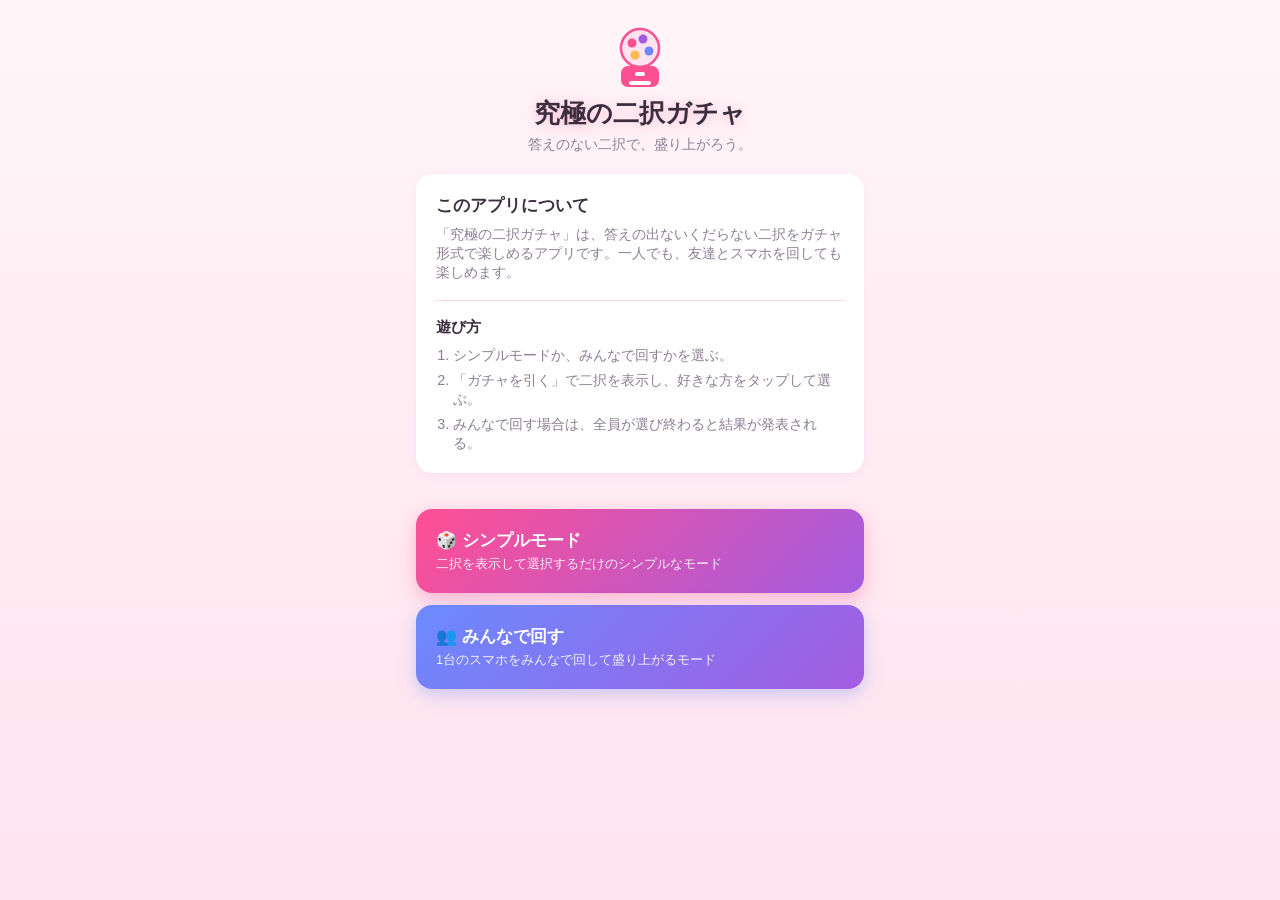
==== index.html @ 5b423cf9 "初回コミット: 究極の二択ガチャ v1 Co-Authored-By: Claude Sonnet 5 <noreply@anthropic.com>" ====
<!DOCTYPE html>
<html lang="ja">
<head>
  <meta charset="UTF-8">
  <meta name="viewport" content="width=device-width, initial-scale=1.0">
  <title>究極の二択ガチャ</title>
  <link rel="stylesheet" href="style.css?v=21">
</head>
<body>
  <div class="app" id="app">
    <header class="app-header" id="app-header" role="button" tabindex="0" aria-label="TOP画面に戻る">
      <svg class="gacha-icon" viewBox="0 0 64 68" aria-hidden="true">
        <circle cx="32" cy="24" r="19" fill="#ffe3ee" stroke="#ff4f93" stroke-width="2.5"/>
        <circle cx="24" cy="19" r="4.5" fill="#ff4f93"/>
        <circle cx="35" cy="15" r="4.5" fill="#a35ce0"/>
        <circle cx="41" cy="27" r="4.5" fill="#6b8aff"/>
        <circle cx="27" cy="31" r="4.5" fill="#ffb84f"/>
        <rect x="13" y="42" width="38" height="21" rx="7" fill="#ff4f93"/>
        <rect x="27" y="48" width="10" height="4" rx="2" fill="#fff"/>
        <rect x="21" y="57" width="22" height="4" rx="2" fill="#fff"/>
      </svg>
      <h1>究極の二択ガチャ</h1>
      <p class="tagline">答えのない二択で、盛り上がろう。</p>
    </header>

    <section class="about">
      <h2>このアプリについて</h2>
      <p>「究極の二択ガチャ」は、答えの出ないくだらない二択をガチャ形式で楽しめるアプリです。一人でも、友達とスマホを回しても楽しめます。</p>
      <h3>遊び方</h3>
      <ol>
        <li>シンプルモードか、みんなで回すかを選ぶ。</li>
        <li>「ガチャを引く」で二択を表示し、好きな方をタップして選ぶ。</li>
        <li>みんなで回す場合は、全員が選び終わると結果が発表される。</li>
      </ol>
    </section>

    <nav class="category-tabs" id="category-tabs"></nav>
    <p class="tabs-hint">💡 カテゴリはいつでもタップして切り替えられます(入力中の内容は消えません)</p>

    <section id="custom-panel" class="custom-panel hidden">
      <h3 class="custom-panel-title">✏️ じぶんたちのお題を作る</h3>
      <p class="custom-panel-hint">ここで追加したお題は、この端末(このブラウザ)にだけ保存されます。</p>
      <div class="custom-input-row">
        <input type="text" id="custom-input-a" class="party-name-input" placeholder="Aの選択肢" maxlength="60">
        <span class="vs">VS</span>
        <input type="text" id="custom-input-b" class="party-name-input" placeholder="Bの選択肢" maxlength="60">
      </div>
      <p id="custom-input-error" class="error-text hidden">両方の選択肢を入力してください。</p>

      <div class="custom-panel-actions">
        <button id="custom-play-now-button" class="share-button">▶ 今すぐこれで遊ぶ</button>
        <button id="custom-add-button" class="add-name-button">+ 保存して、あとでガチャに使う</button>
      </div>

      <ul id="custom-item-list" class="custom-item-list"></ul>
      <p id="custom-empty-hint" class="custom-empty-hint">まだ保存したお題はありません。</p>
      <p id="custom-saved-hint" class="custom-saved-hint hidden">💡 保存できました!このまま「ガチャを引く」を押すと出てきます。</p>
    </section>

    <main>
      <!-- モード選択画面 -->
      <div id="screen-menu" class="screen">
        <div class="mode-select">
          <button id="menu-solo-button" class="mode-button">
            <span class="mode-button-title">🎲 シンプルモード</span>
            <span class="mode-button-desc">二択を表示して選択するだけのシンプルなモード</span>
          </button>
          <button id="menu-party-button" class="mode-button">
            <span class="mode-button-title">👥 みんなで回す</span>
            <span class="mode-button-desc">1台のスマホをみんなで回して盛り上がるモード</span>
          </button>
        </div>
      </div>

      <!-- ソロモード -->
      <div id="screen-solo" class="screen hidden">
        <button class="back-link" data-back-to="menu">← モード選択に戻る</button>

        <div class="gacha-area">
          <svg id="draw-icon" class="gacha-icon gacha-icon-button" viewBox="0 0 64 68" aria-hidden="true">
            <circle cx="32" cy="24" r="19" fill="#ffe3ee" stroke="#ff4f93" stroke-width="2.5"/>
            <circle cx="24" cy="19" r="4.5" fill="#ff4f93"/>
            <circle cx="35" cy="15" r="4.5" fill="#a35ce0"/>
            <circle cx="41" cy="27" r="4.5" fill="#6b8aff"/>
            <circle cx="27" cy="31" r="4.5" fill="#ffb84f"/>
            <rect x="13" y="42" width="38" height="21" rx="7" fill="#ff4f93"/>
            <rect x="27" y="48" width="10" height="4" rx="2" fill="#fff"/>
            <rect x="21" y="57" width="22" height="4" rx="2" fill="#fff"/>
          </svg>
          <button id="draw-button" class="draw-button">ガチャを引く</button>
          <p id="draw-hint" class="draw-hint">💡 お題の種類(カテゴリ)は下から選べます</p>

          <div id="solo-preview-box" class="dilemma-box hidden">
            <p class="preview-label">👀 このお題で遊ぶ?(まだ選べません)</p>
            <div class="options">
              <div class="option-button option-preview" id="solo-preview-a"></div>
              <span class="vs">VS</span>
              <div class="option-button option-preview" id="solo-preview-b"></div>
            </div>

            <div class="after-actions">
              <button id="solo-reroll-button" class="redraw-button">別のお題にする</button>
              <button id="solo-confirm-button" class="share-button">このお題にする</button>
            </div>
          </div>

          <div id="dilemma-box" class="dilemma-box hidden">
            <div class="options">
              <button class="option-button" id="option-a"></button>
              <span class="vs">VS</span>
              <button class="option-button" id="option-b"></button>
            </div>

            <p id="reaction" class="reaction hidden"></p>

            <div class="after-actions hidden" id="after-actions">
              <button id="redraw-button" class="redraw-button">もう一回引く</button>
              <button id="share-button" class="share-button">𝕏 でシェア</button>
            </div>
          </div>
        </div>
      </div>

      <!-- パーティーモード: メンバー登録 -->
      <div id="screen-party-setup" class="screen hidden">
        <button class="back-link" data-back-to="menu">← モード選択に戻る</button>

        <h2 class="screen-title">参加するメンバーを登録</h2>
        <div id="party-name-list" class="party-name-list"></div>
        <button id="add-name-button" class="add-name-button">+ 追加</button>

        <p id="party-setup-error" class="error-text hidden">ニックネームを2人分以上入力してください。</p>

        <button id="party-start-button" class="draw-button">はじめる</button>
      </div>

      <!-- パーティーモード: お題プレビュー -->
      <div id="screen-party-preview" class="screen hidden">
        <button class="back-link" data-back-to="menu">← モード選択に戻る</button>

        <div class="gacha-area">
          <svg id="party-draw-icon" class="gacha-icon gacha-icon-button" viewBox="0 0 64 68" aria-hidden="true">
            <circle cx="32" cy="24" r="19" fill="#ffe3ee" stroke="#ff4f93" stroke-width="2.5"/>
            <circle cx="24" cy="19" r="4.5" fill="#ff4f93"/>
            <circle cx="35" cy="15" r="4.5" fill="#a35ce0"/>
            <circle cx="41" cy="27" r="4.5" fill="#6b8aff"/>
            <circle cx="27" cy="31" r="4.5" fill="#ffb84f"/>
            <rect x="13" y="42" width="38" height="21" rx="7" fill="#ff4f93"/>
            <rect x="27" y="48" width="10" height="4" rx="2" fill="#fff"/>
            <rect x="21" y="57" width="22" height="4" rx="2" fill="#fff"/>
          </svg>
          <button id="party-draw-button" class="draw-button">ガチャを引く</button>
          <p id="party-draw-hint" class="draw-hint">💡 お題の種類(カテゴリ)は下から選べます</p>

          <div id="party-preview-box" class="dilemma-box hidden">
            <p class="preview-label">👀 このお題で遊ぶ?(まだ選べません)</p>
            <div class="options">
              <div class="option-button option-preview" id="party-preview-a"></div>
              <span class="vs">VS</span>
              <div class="option-button option-preview" id="party-preview-b"></div>
            </div>

            <div class="after-actions">
              <button id="party-reroll-button" class="redraw-button">別のお題にする</button>
              <button id="party-confirm-button" class="share-button">このお題にする</button>
            </div>
          </div>
        </div>

        <button class="back-link back-link-secondary" data-back-to="partySetup">メンバーを変更する</button>
      </div>

      <!-- パーティーモード: 順番に回答 -->
      <div id="screen-party-play" class="screen hidden">
        <button class="back-link" data-back-to="menu">← モード選択に戻る</button>

        <p id="turn-indicator" class="turn-indicator"></p>
        <p class="turn-hint">他の人に見えないように選んでね</p>

        <div class="options">
          <button class="option-button" id="party-option-a"></button>
          <span class="vs">VS</span>
          <button class="option-button" id="party-option-b"></button>
        </div>
      </div>

      <!-- パーティーモード: 回答完了 -->
      <div id="screen-party-ready" class="screen hidden">
        <button class="back-link" data-back-to="menu">← モード選択に戻る</button>

        <div class="ready-message">
          <p class="ready-text">全員の回答が終わりました!</p>
          <button id="party-reveal-button" class="draw-button">結果を見る</button>
        </div>
      </div>

      <!-- パーティーモード: 結果発表 -->
      <div id="screen-party-result" class="screen hidden">
        <button class="back-link" data-back-to="menu">← モード選択に戻る</button>

        <h2 class="screen-title">結果発表!</h2>
        <p id="party-tally" class="party-tally"></p>
        <ul id="party-answer-list" class="party-answer-list"></ul>

        <div class="after-actions">
          <button id="party-again-button" class="redraw-button">同じメンバーでもう一度</button>
          <button id="party-share-button" class="share-button">𝕏 でシェア</button>
        </div>
        <button id="party-change-members-button" class="back-link">メンバーを変更する</button>
      </div>
    </main>
  </div>

  <script src="dilemmas.js?v=11"></script>
  <script src="script.js?v=14"></script>
</body>
</html>
---- style.css ----
* {
  box-sizing: border-box;
}

:root {
  --bg-top: #fff5f8;
  --bg-bottom: #ffe3ee;
  --accent-pink: #ff4f93;
  --accent-purple: #a35ce0;
  --accent-gradient: linear-gradient(135deg, var(--accent-pink), var(--accent-purple));
  --text-primary: #3a2e3f;
  --text-secondary: #8d7d93;
  --text-muted: #bcaec2;
  --card-bg: #ffffff;
  --card-border: #ffd3e2;
}

body {
  margin: 0;
  min-height: 100vh;
  font-family: "Hiragino Sans", "Yu Gothic", sans-serif;
  background: linear-gradient(180deg, var(--bg-top) 0%, var(--bg-bottom) 100%);
  color: var(--text-primary);
  display: flex;
  justify-content: center;
}

.app {
  width: 100%;
  max-width: 480px;
  padding: 24px 16px 48px;
  display: flex;
  flex-direction: column;
}

.app-header {
  order: 0;
}

.about {
  order: 1;
}

.category-tabs {
  order: 3;
  display: none;
  margin-top: 24px;
}

.tabs-hint {
  order: 3;
  display: none;
}

.custom-panel {
  order: 3;
  display: none;
}

main {
  order: 2;
}

.app.mode-active .about {
  order: 4;
  margin-top: 24px;
  margin-bottom: 0;
}

/* カテゴリタブ・じぶんで作るパネルは、モードを選ぶ前は表示しない。
   「じぶんで作る」を始める前にモード(ソロ/パーティー)を決めてもらうことで、
   「入力したのに、どちらのモードで遊ぶか分からない」という迷いを防ぐため。 */
.app.mode-active .category-tabs {
  display: flex;
}

.app.mode-active .tabs-hint {
  display: block;
}

.app.mode-active .custom-panel:not(.hidden) {
  display: block;
}

.app-header {
  text-align: center;
  margin-bottom: 20px;
  cursor: pointer;
}

.gacha-icon {
  width: 64px;
  height: 68px;
  display: block;
  margin: 0 auto 4px;
}

.gacha-icon-button {
  width: 56px;
  height: 60px;
  margin: 0 auto 12px;
}

.app-header h1 {
  font-size: 1.6rem;
  margin: 0 0 4px;
  color: var(--text-primary);
  text-shadow: 0 2px 14px rgba(255, 79, 147, 0.35);
}

.tagline {
  margin: 0;
  color: var(--text-secondary);
  font-size: 0.9rem;
}

.category-tabs {
  flex-wrap: wrap;
  justify-content: center;
  gap: 8px;
  margin-bottom: 8px;
}

.tabs-hint {
  text-align: center;
  color: var(--text-muted);
  font-size: 0.75rem;
  margin: 0 0 24px;
}

.category-tab {
  flex: 0 0 auto;
  white-space: nowrap;
  border: 1px solid var(--card-border);
  border-radius: 999px;
  padding: 8px 16px;
  background: var(--card-bg);
  color: var(--text-secondary);
  font-size: 0.85rem;
  cursor: pointer;
}

.category-tab.active {
  background: var(--accent-gradient);
  border-color: transparent;
  color: #fff;
  box-shadow: 0 4px 14px rgba(255, 79, 147, 0.4);
}

.screen {
  animation: fade-in 0.3s ease;
}

.mode-select {
  display: flex;
  flex-direction: column;
  gap: 12px;
  margin-top: 12px;
}

.mode-button {
  display: flex;
  flex-direction: column;
  align-items: flex-start;
  gap: 4px;
  border: none;
  border-radius: 16px;
  padding: 20px;
  color: #fff;
  background: var(--accent-gradient);
  cursor: pointer;
  text-align: left;
  box-shadow: 0 6px 18px rgba(255, 79, 147, 0.35);
}

.mode-button:last-child {
  background: linear-gradient(135deg, #6b8aff, #a35ce0);
  box-shadow: 0 6px 18px rgba(107, 138, 255, 0.35);
}

.mode-button-title {
  font-size: 1.05rem;
  font-weight: bold;
}

.mode-button-desc {
  font-size: 0.8rem;
  font-weight: normal;
  opacity: 0.9;
}

.back-link {
  display: block;
  border: none;
  background: none;
  color: var(--text-muted);
  font-size: 0.85rem;
  padding: 0;
  margin-bottom: 16px;
  cursor: pointer;
}

#party-change-members-button,
.back-link-secondary {
  color: var(--accent-purple);
  text-decoration: underline;
  text-underline-offset: 3px;
  font-size: 0.85rem;
  margin-top: 4px;
}

.screen-title {
  font-size: 1.1rem;
  margin: 0 0 12px;
  color: var(--text-primary);
}

.gacha-area {
  display: flex;
  flex-direction: column;
  align-items: center;
  min-height: 260px;
}

.draw-button {
  border: none;
  border-radius: 999px;
  padding: 18px 48px;
  font-size: 1.1rem;
  font-weight: bold;
  color: #fff;
  background: var(--accent-gradient);
  box-shadow: 0 6px 20px rgba(255, 79, 147, 0.45);
  cursor: pointer;
  transition: transform 0.1s ease;
}

.draw-hint {
  margin: 10px 0 0;
  color: var(--text-muted);
  font-size: 0.75rem;
  text-align: center;
}

.draw-button:active {
  transform: scale(0.96);
}

.hidden {
  display: none;
}

.dilemma-box {
  width: 100%;
  animation: fade-in 0.3s ease;
}

.options {
  display: flex;
  align-items: center;
  gap: 8px;
}

.option-button {
  position: relative;
  flex: 1;
  min-height: 110px;
  border: 2px solid var(--card-border);
  border-radius: 16px;
  background: var(--card-bg);
  color: var(--text-primary);
  padding: 16px 12px;
  font-size: 0.95rem;
  line-height: 1.4;
  cursor: pointer;
  transition: all 0.15s ease;
}

.option-button:hover {
  border-color: var(--accent-pink);
}

.option-button:not(.option-preview):not(:disabled):active {
  transform: scale(0.96);
}

.option-button.chosen {
  background: var(--accent-gradient);
  color: #fff;
  border-color: transparent;
  box-shadow: 0 6px 18px rgba(255, 79, 147, 0.4);
  animation: option-pop 0.3s ease;
}

.option-button.chosen::after {
  content: "✓";
  position: absolute;
  top: -10px;
  right: -10px;
  width: 26px;
  height: 26px;
  border-radius: 50%;
  background: #fff;
  color: var(--accent-pink);
  display: flex;
  align-items: center;
  justify-content: center;
  font-size: 1rem;
  font-weight: bold;
  box-shadow: 0 2px 6px rgba(0, 0, 0, 0.2);
}

.option-button.unchosen {
  opacity: 0.4;
}

.option-button:disabled {
  cursor: default;
}

@keyframes option-pop {
  0% {
    transform: scale(1);
  }
  45% {
    transform: scale(1.06);
  }
  100% {
    transform: scale(1);
  }
}

.preview-label {
  text-align: center;
  font-size: 0.85rem;
  color: var(--text-muted);
  margin: 0 0 10px;
}

.option-preview {
  cursor: default;
  background: #fdf3f7;
  border-style: dashed;
  border-color: #f2c6d8;
  color: var(--text-muted);
}

.option-preview:hover {
  border-color: #f2c6d8;
}

.vs {
  flex: 0 0 auto;
  display: flex;
  align-items: center;
  justify-content: center;
  width: 34px;
  height: 34px;
  border-radius: 50%;
  background: var(--accent-gradient);
  color: #fff;
  font-size: 0.7rem;
  font-weight: bold;
  box-shadow: 0 3px 8px rgba(255, 79, 147, 0.35);
}

.reaction {
  text-align: center;
  margin-top: 16px;
  font-size: 1rem;
  font-weight: bold;
  color: var(--accent-pink);
}

.reaction.hidden {
  display: none;
}

.after-actions {
  display: flex;
  justify-content: center;
  gap: 10px;
  margin-top: 16px;
}

.after-actions.hidden {
  display: none;
}

.redraw-button,
.share-button {
  border: none;
  border-radius: 999px;
  padding: 10px 20px;
  font-size: 0.9rem;
  cursor: pointer;
}

.redraw-button {
  background: #fff;
  color: var(--accent-pink);
  border: 1px solid var(--accent-pink);
}

.share-button {
  background: #000;
  color: #fff;
}

.party-name-list {
  display: flex;
  flex-direction: column;
  gap: 8px;
  margin-bottom: 12px;
}

.party-name-row {
  display: flex;
  gap: 8px;
}

.party-name-input {
  flex: 1;
  border: 1px solid #eadde2;
  border-radius: 10px;
  padding: 10px 12px;
  font-size: 0.95rem;
  background: var(--card-bg);
  color: var(--text-primary);
}

.party-name-input::placeholder {
  color: var(--text-muted);
}

.remove-name-button {
  border: none;
  background: #fff;
  color: #ccc;
  border-radius: 10px;
  width: 40px;
  font-size: 1.1rem;
  cursor: pointer;
}

.add-name-button {
  border: 1px dashed var(--accent-pink);
  background: none;
  color: var(--accent-pink);
  border-radius: 10px;
  padding: 10px;
  width: 100%;
  font-size: 0.9rem;
  cursor: pointer;
  margin-bottom: 20px;
}

.error-text {
  color: #e0507a;
  font-size: 0.85rem;
  margin-top: -8px;
  margin-bottom: 12px;
}

.custom-panel {
  background: var(--card-bg);
  border: 1px solid var(--card-border);
  border-radius: 16px;
  padding: 16px;
  margin-bottom: 24px;
}

.custom-panel-title {
  margin: 0 0 6px;
  font-size: 1rem;
}

.custom-panel-hint {
  margin: 0 0 12px;
  font-size: 0.8rem;
  color: var(--text-muted);
}

.custom-input-row {
  display: flex;
  align-items: center;
  gap: 8px;
  margin-bottom: 8px;
}

.custom-panel-actions {
  display: flex;
  flex-direction: column;
  gap: 8px;
  margin-bottom: 8px;
}

.custom-panel-actions .share-button,
.custom-panel-actions .add-name-button {
  width: 100%;
  margin-bottom: 0;
}

.custom-item-list {
  list-style: none;
  margin: 12px 0 0;
  padding: 0;
  display: flex;
  flex-direction: column;
  gap: 8px;
}

.custom-item {
  display: flex;
  align-items: center;
  justify-content: space-between;
  gap: 8px;
  background: #fdf3f7;
  border: 1px solid var(--card-border);
  border-radius: 10px;
  padding: 8px 10px;
  font-size: 0.85rem;
}

.custom-empty-hint {
  color: var(--text-muted);
  font-size: 0.8rem;
  text-align: center;
  margin: 12px 0 0;
}

.custom-saved-hint {
  color: var(--accent-purple);
  font-size: 0.8rem;
  text-align: center;
  margin: 12px 0 0;
}

.draw-button:disabled {
  opacity: 0.5;
  cursor: default;
  box-shadow: none;
}

.turn-indicator {
  text-align: center;
  font-size: 1.2rem;
  font-weight: bold;
  margin-bottom: 4px;
  color: var(--text-primary);
}

.turn-hint {
  text-align: center;
  color: var(--text-muted);
  font-size: 0.8rem;
  margin-top: 0;
  margin-bottom: 20px;
}

.ready-message {
  display: flex;
  flex-direction: column;
  align-items: center;
  gap: 20px;
  padding: 60px 0;
}

.ready-text {
  font-size: 1.1rem;
  font-weight: bold;
  text-align: center;
  margin: 0;
  color: var(--text-primary);
}

.party-tally {
  text-align: center;
  font-size: 1rem;
  font-weight: bold;
  color: var(--accent-pink);
  margin-bottom: 16px;
}

.party-answer-list {
  list-style: none;
  padding: 0;
  margin: 0 0 20px;
  display: flex;
  flex-direction: column;
  gap: 8px;
}

.party-answer-list li {
  background: var(--card-bg);
  border: 1px solid var(--card-border);
  border-radius: 10px;
  padding: 10px 14px;
  font-size: 0.9rem;
  color: var(--text-primary);
}

.about {
  background: var(--card-bg);
  border-radius: 16px;
  padding: 20px;
  margin-bottom: 24px;
  box-shadow: 0 2px 10px rgba(163, 92, 224, 0.08);
  font-size: 0.9rem;
  color: var(--text-secondary);
}

.about h2,
.about h3 {
  color: var(--text-primary);
  margin: 0 0 8px;
}

.about h2 {
  font-size: 1.05rem;
}

.about p {
  margin: 0;
}

.about h3 {
  font-size: 0.95rem;
  margin-top: 18px;
  padding-top: 16px;
  border-top: 1px solid var(--card-border);
}

.about ol {
  margin: 8px 0 0;
  padding-left: 1.2em;
}

.about li {
  margin-bottom: 6px;
}

.about li:last-child {
  margin-bottom: 0;
}

@keyframes fade-in {
  from {
    opacity: 0;
    transform: translateY(6px);
  }
  to {
    opacity: 1;
    transform: translateY(0);
  }
}
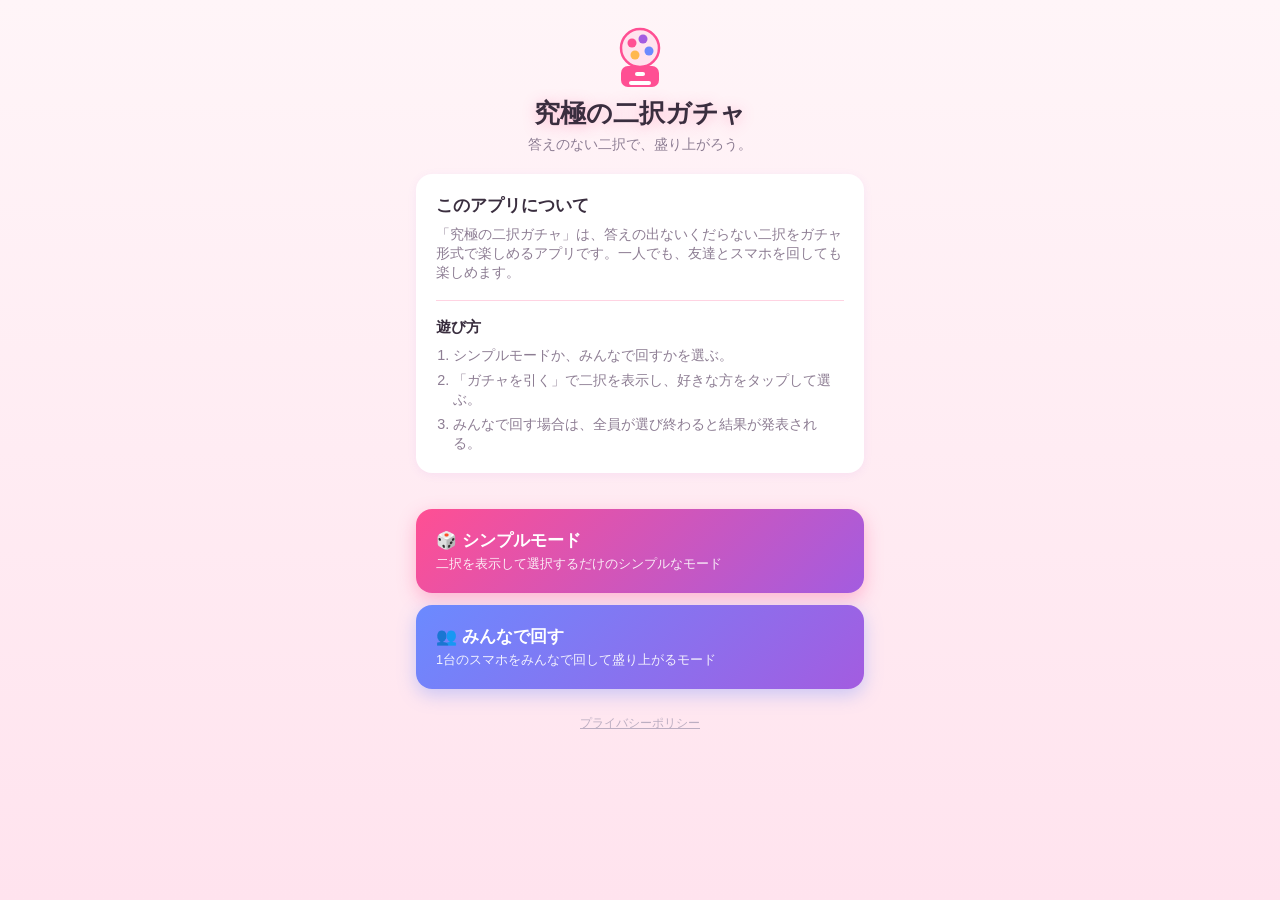
==== commit 90466ce4: "プライバシーポリシーページを追加 Co-Authored-By: Claude Sonnet 5 <noreply@anthropic.com>" ====
--- a/index.html
+++ b/index.html
@@ -4,7 +4,22 @@
   <meta charset="UTF-8">
   <meta name="viewport" content="width=device-width, initial-scale=1.0">
   <title>究極の二択ガチャ</title>
-  <link rel="stylesheet" href="style.css?v=21">
+  <meta name="description" content="答えの出ないくだらない二択を、ガチャ形式で楽しめる無料アプリ。一人でも、友達とスマホを回してみんなで遊んでも盛り上がれます。">
+  <meta name="google-site-verification" content="XAUFZOHRrl6mcML76BwYgqTGco2dn9WRFqVMd1Ciry0" />
+
+  <meta property="og:type" content="website">
+  <meta property="og:url" content="https://kanurenosippo.github.io/nitaku-gacha/">
+  <meta property="og:site_name" content="究極の二択ガチャ">
+  <meta property="og:title" content="究極の二択ガチャ">
+  <meta property="og:description" content="答えの出ないくだらない二択を、ガチャ形式で楽しめる無料アプリ。一人でも、友達とスマホを回してみんなで遊んでも盛り上がれます。">
+  <meta property="og:locale" content="ja_JP">
+
+  <meta name="twitter:card" content="summary">
+  <meta name="twitter:title" content="究極の二択ガチャ">
+  <meta name="twitter:description" content="答えの出ないくだらない二択を、ガチャ形式で楽しめる無料アプリ。">
+
+  <link rel="icon" type="image/svg+xml" href="favicon.svg">
+  <link rel="stylesheet" href="style.css?v=23">
 </head>
 <body>
   <div class="app" id="app">
@@ -209,6 +224,10 @@
         <button id="party-change-members-button" class="back-link">メンバーを変更する</button>
       </div>
     </main>
+
+    <footer class="app-footer">
+      <a href="privacy.html" class="footer-link">プライバシーポリシー</a>
+    </footer>
   </div>
 
   <script src="dilemmas.js?v=11"></script>
--- a/style.css
+++ b/style.css
@@ -67,6 +67,37 @@
   margin-bottom: 0;
 }
 
+.app-footer {
+  order: 5;
+  text-align: center;
+  margin-top: 24px;
+}
+
+.footer-link {
+  color: var(--text-muted);
+  font-size: 0.75rem;
+  text-decoration: underline;
+}
+
+.policy h2 {
+  margin-top: 20px;
+}
+
+.policy h2:first-child {
+  margin-top: 0;
+}
+
+.policy p {
+  margin: 0 0 4px;
+  line-height: 1.6;
+}
+
+.policy-date {
+  margin-top: 20px;
+  color: var(--text-muted);
+  font-size: 0.8rem;
+}
+
 /* カテゴリタブ・じぶんで作るパネルは、モードを選ぶ前は表示しない。
    「じぶんで作る」を始める前にモード(ソロ/パーティー)を決めてもらうことで、
    「入力したのに、どちらのモードで遊ぶか分からない」という迷いを防ぐため。 */
@@ -198,6 +229,7 @@
   padding: 0;
   margin-bottom: 16px;
   cursor: pointer;
+  text-decoration: none;
 }
 
 #party-change-members-button,
@@ -421,6 +453,7 @@
 
 .party-name-input {
   flex: 1;
+  min-width: 0;
   border: 1px solid #eadde2;
   border-radius: 10px;
   padding: 10px 12px;
